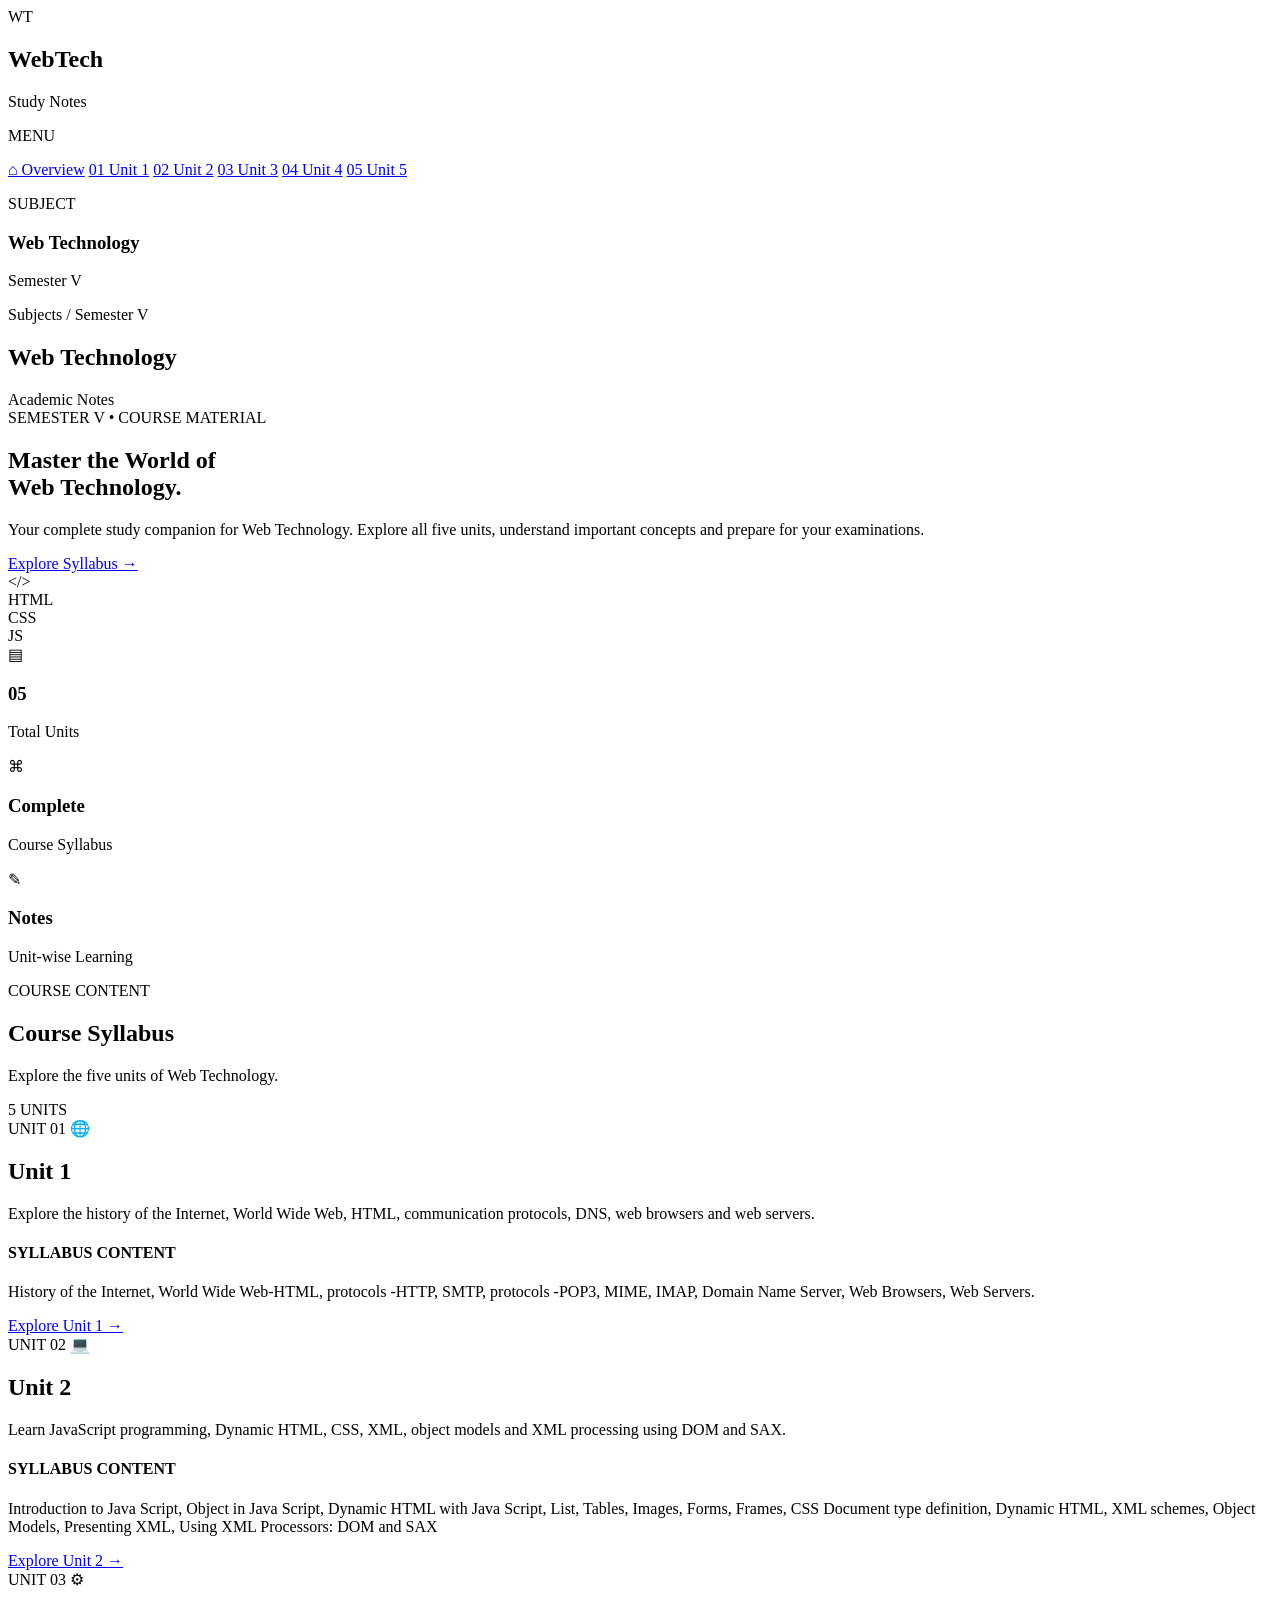
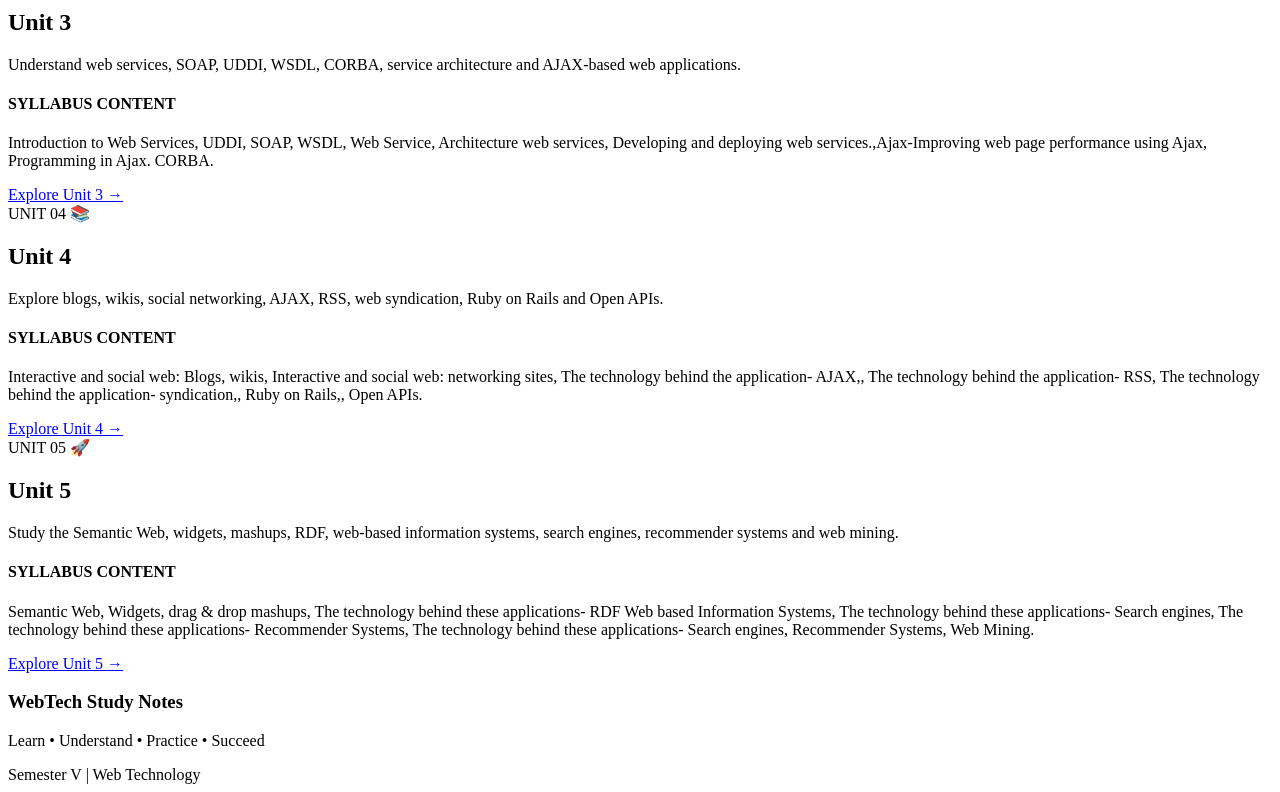
==== index.html @ 79e4d7ce "Add files via upload" ====
<!DOCTYPE html>
<html lang="en">
<head>
    <meta charset="UTF-8">
    <meta name="viewport" content="width=device-width, initial-scale=1.0">
    <title>Web Technology | Study Notes</title>
    <link rel="stylesheet" href="style/index.css">
</head>

<body>

    <!-- SIDEBAR -->
    <aside class="sidebar">

        <div class="logo">
            <span class="logo-icon">WT</span>
            <div>
                <h2>WebTech</h2>
                <p>Study Notes</p>
            </div>
        </div>

        <nav>
            <p class="nav-heading">MENU</p>

            <a href="#home" class="nav-link active">⌂ Overview</a>
            <a href="#unit1" class="nav-link">01 Unit 1</a>
            <a href="#unit2" class="nav-link">02 Unit 2</a>
            <a href="#unit3" class="nav-link">03 Unit 3</a>
            <a href="#unit4" class="nav-link">04 Unit 4</a>
            <a href="#unit5" class="nav-link">05 Unit 5</a>
        </nav>

        <div class="sidebar-footer">
            <p>SUBJECT</p>
            <h3>Web Technology</h3>
            <span>Semester V</span>
        </div>

    </aside>


    <!-- MAIN CONTENT -->
    <main class="main-content" id="home">

        <header class="topbar">
            <div>
                <p class="breadcrumb">Subjects / Semester V</p>
                <h2>Web Technology</h2>
            </div>

            <div class="top-tag">Academic Notes</div>
        </header>


        <!-- HERO SECTION -->
        <section class="hero">

            <div class="hero-content">
                <span class="hero-label">SEMESTER V • COURSE MATERIAL</span>

                <h1>
                    Master the World of<br>
                    <span>Web Technology.</span>
                </h1>

                <p>
                    Your complete study companion for Web Technology.
                    Explore all five units, understand important concepts
                    and prepare for your examinations.
                </p>

                <a href="#syllabus" class="hero-btn">
                    Explore Syllabus →
                </a>
            </div>

            <div class="hero-decoration">
                <div class="code-symbol">&lt;/&gt;</div>
                <div class="floating-card">HTML</div>
                <div class="floating-card css-card">CSS</div>
                <div class="floating-card js-card">JS</div>
            </div>

        </section>


        <!-- OVERVIEW CARDS -->
        <section class="overview">

            <div class="overview-card">
                <div class="overview-icon blue">▤</div>
                <div>
                    <h3>05</h3>
                    <p>Total Units</p>
                </div>
            </div>

            <div class="overview-card">
                <div class="overview-icon purple">⌘</div>
                <div>
                    <h3>Complete</h3>
                    <p>Course Syllabus</p>
                </div>
            </div>

            <div class="overview-card">
                <div class="overview-icon green">✎</div>
                <div>
                    <h3>Notes</h3>
                    <p>Unit-wise Learning</p>
                </div>
            </div>

        </section>


        <!-- SYLLABUS SECTION -->
        <section class="syllabus-section" id="syllabus">

            <div class="section-heading">
                <div>
                    <span class="section-label">COURSE CONTENT</span>
                    <h2>Course Syllabus</h2>
                    <p>Explore the five units of Web Technology.</p>
                </div>

                <span class="unit-count">5 UNITS</span>
            </div>


            <div class="unit-grid">


                <!-- ================================= -->
                <!-- UNIT 1 - ADD SYLLABUS BELOW       -->
                <!-- ================================= -->

                <article class="unit-card" id="unit1">

                    <div class="unit-header">
                        <span class="unit-number">UNIT 01</span>
                        <span class="unit-icon">🌐</span>
                    </div>

                    <h2>Unit 1</h2>

                    <p class="unit-description">Explore the history of the Internet, World Wide Web, HTML, communication protocols, DNS, web browsers and web servers.
                    </p>

                    <div class="topic-list">
                        <h4>SYLLABUS CONTENT</h4>

                        <!-- ADD UNIT 1 SYLLABUS HERE -->

                        <p class="placeholder">History of the Internet, World Wide Web-HTML, protocols -HTTP, SMTP, protocols -POP3, MIME, IMAP,
Domain Name Server, Web Browsers, Web Servers.
                        </p>

                    </div>

                    <a href="unit1.html" class="unit-btn">
                        Explore Unit 1 <span>→</span>
                    </a>

                </article>


                <!-- ================================= -->
                <!-- UNIT 2 - ADD SYLLABUS BELOW       -->
                <!-- ================================= -->

                <article class="unit-card" id="unit2">

                    <div class="unit-header">
                        <span class="unit-number">UNIT 02</span>
                        <span class="unit-icon">💻</span>
                    </div>

                    <h2>Unit 2</h2>

                    <p class="unit-description">Learn JavaScript programming, Dynamic HTML, CSS, XML, object models and XML processing using DOM and SAX.
                    </p>

                    <div class="topic-list">
                        <h4>SYLLABUS CONTENT</h4>

                        <!-- ADD UNIT 2 SYLLABUS HERE -->

                        <p class="placeholder">
Introduction to Java Script, Object in Java Script, Dynamic HTML with Java Script, List, Tables, Images,
Forms, Frames, CSS Document type definition, Dynamic HTML, XML schemes, Object Models, Presenting
XML, Using XML Processors: DOM and SAX</p>

                    </div>

                    <a href="unit2.html" class="unit-btn">
                        Explore Unit 2 <span>→</span>
                    </a>

                </article>


                <!-- ================================= -->
                <!-- UNIT 3 - ADD SYLLABUS BELOW       -->
                <!-- ================================= -->

                <article class="unit-card" id="unit3">

                    <div class="unit-header">
                        <span class="unit-number">UNIT 03</span>
                        <span class="unit-icon">⚙</span>
                    </div>

                    <h2>Unit 3</h2>

                    <p class="unit-description">Understand web services, SOAP, UDDI, WSDL, CORBA, service architecture and AJAX-based web applications.
                    </p>

                    <div class="topic-list">
                        <h4>SYLLABUS CONTENT</h4>

                        <!-- ADD UNIT 3 SYLLABUS HERE -->

                        <p class="placeholder">
Introduction to Web Services, UDDI, SOAP, WSDL, Web Service, Architecture web services, Developing and
deploying web services.,Ajax-Improving web page performance using Ajax, Programming in Ajax. CORBA.</p>

                    </div>

                    <a href="unit3.html" class="unit-btn">
                        Explore Unit 3 <span>→</span>
                    </a>

                </article>


                <!-- ================================= -->
                <!-- UNIT 4 - ADD SYLLABUS BELOW       -->
                <!-- ================================= -->

                <article class="unit-card" id="unit4">

                    <div class="unit-header">
                        <span class="unit-number">UNIT 04</span>
                        <span class="unit-icon">📚</span>
                    </div>

                    <h2>Unit 4</h2>

                    <p class="unit-description">Explore blogs, wikis, social networking, AJAX, RSS, web syndication, Ruby on Rails and Open APIs.
                    </p>

                    <div class="topic-list">
                        <h4>SYLLABUS CONTENT</h4>

                        <!-- ADD UNIT 4 SYLLABUS HERE -->

                        <p class="placeholder">
Interactive and social web: Blogs, wikis, Interactive and social web: networking sites, The technology behind
the application- AJAX,, The technology behind the application- RSS, The technology behind the application-
syndication,, Ruby on Rails,, Open APIs.</p>

                    </div>

                    <a href="unit4.html" class="unit-btn">
                        Explore Unit 4 <span>→</span>
                    </a>

                </article>


                <!-- ================================= -->
                <!-- UNIT 5 - ADD SYLLABUS BELOW       -->
                <!-- ================================= -->

                <article class="unit-card" id="unit5">

                    <div class="unit-header">
                        <span class="unit-number">UNIT 05</span>
                        <span class="unit-icon">🚀</span>
                    </div>

                    <h2>Unit 5</h2>

                    <p class="unit-description">Study the Semantic Web, widgets, mashups, RDF, web-based information systems, search engines, recommender systems and web mining.
                    </p>

                    <div class="topic-list">
                        <h4>SYLLABUS CONTENT</h4>

                        <p class="placeholder">Semantic Web, Widgets, drag & drop mashups, The technology behind these applications- RDF Web based
Information Systems, The technology behind these applications- Search engines, The technology behind
these applications- Recommender Systems, The technology behind these applications- Search engines,
Recommender Systems, Web Mining.
                        </p>

                    </div>

                    <a href="unit5.html" class="unit-btn">
                        Explore Unit 5 <span>→</span>
                    </a>

                </article>


            </div>
        </section>

        <footer>
            <h3>WebTech Study Notes</h3>
            <p>Learn • Understand • Practice • Succeed</p>
            <span>Semester V | Web Technology</span>
        </footer>

    </main>

</body>
</html>
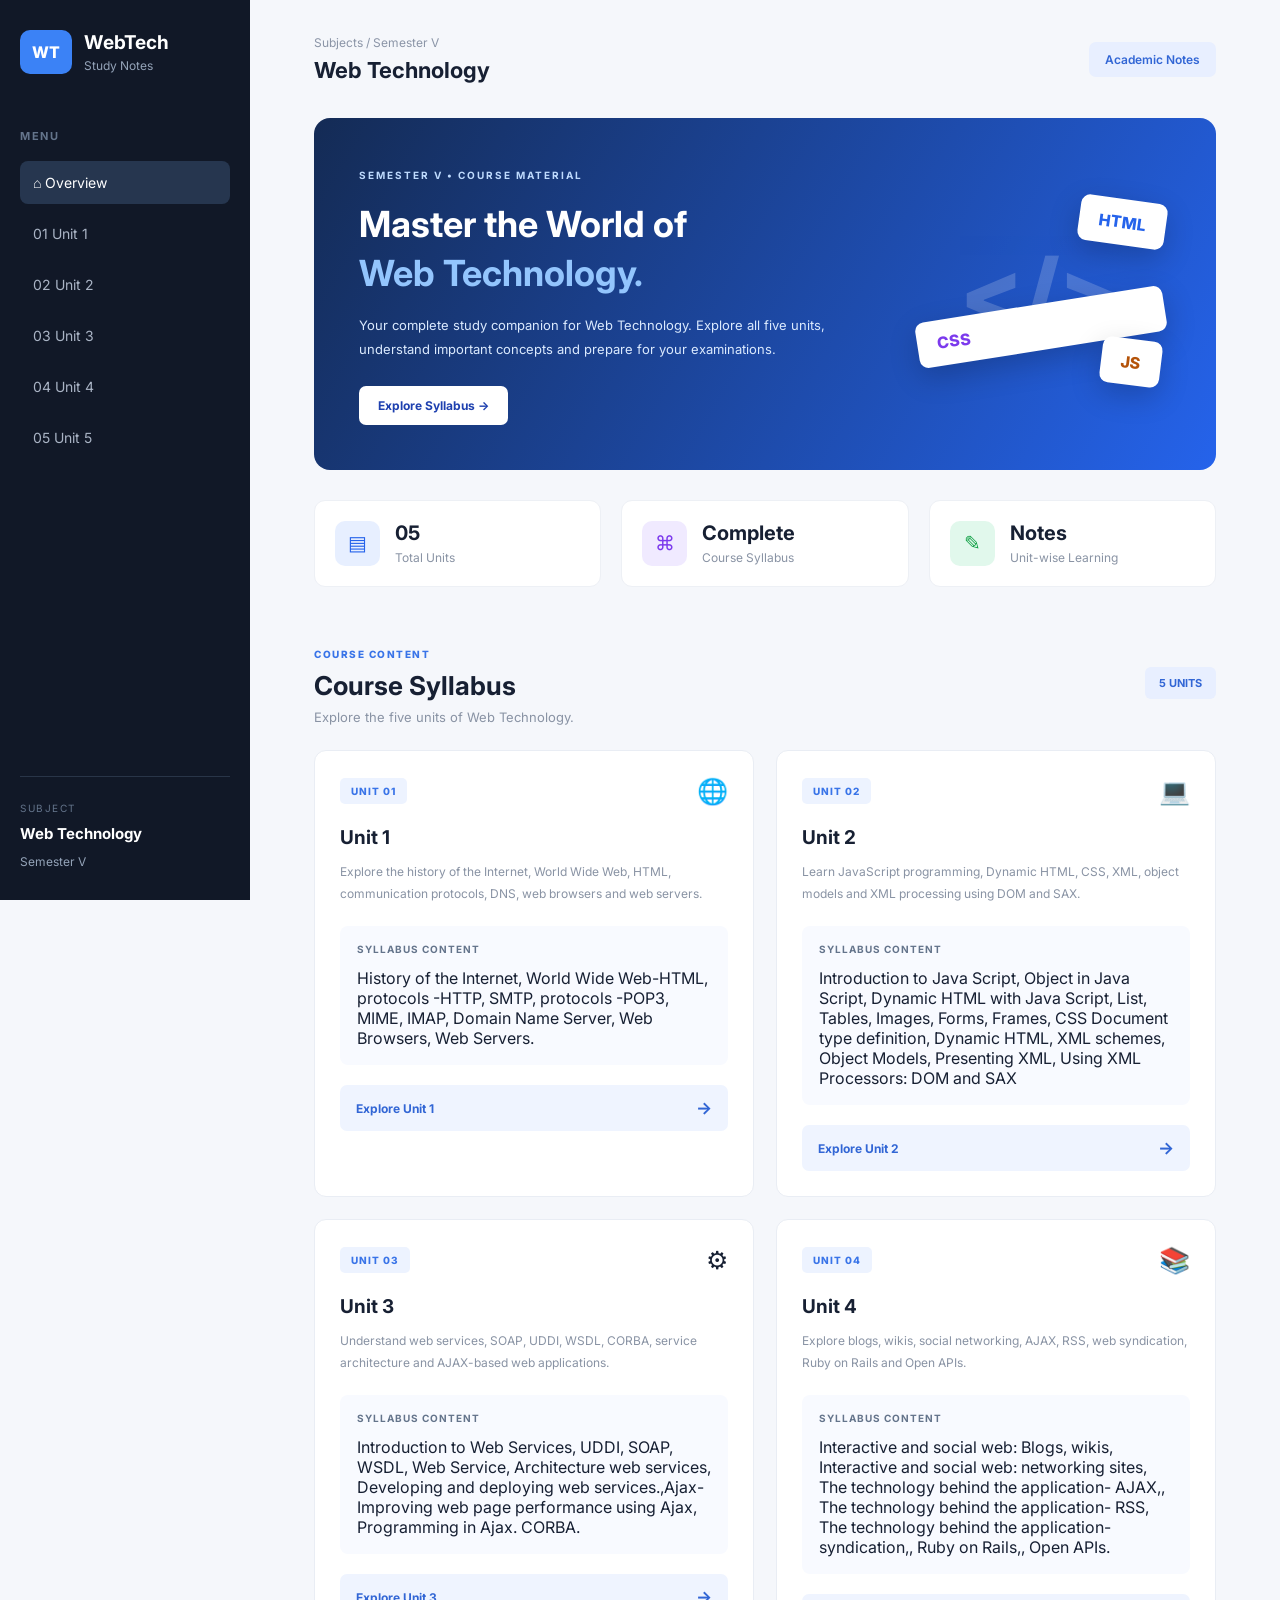
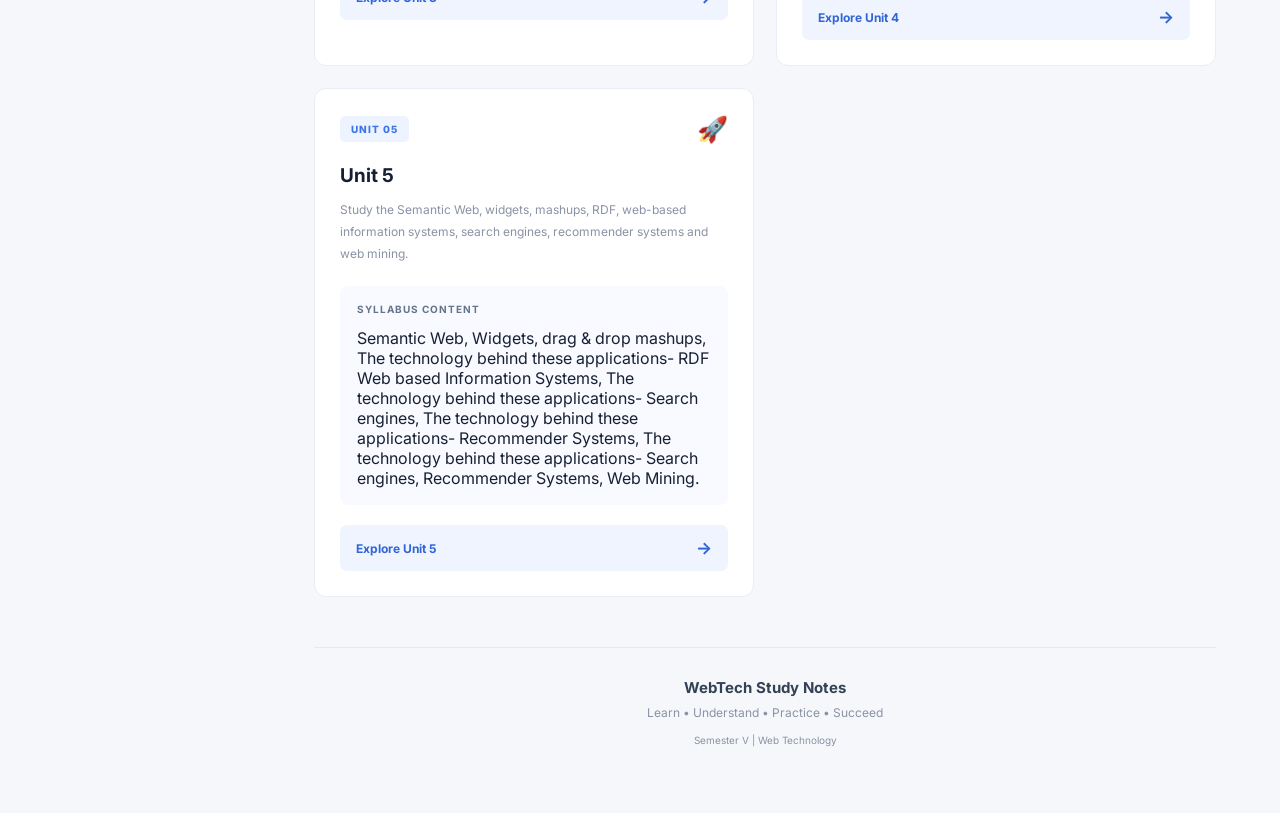
==== commit e5e8123f: "Update stylesheet link in index.html" ====
--- a/index.html
+++ b/index.html
@@ -5,7 +5,7 @@
     <meta charset="UTF-8">
     <meta name="viewport" content="width=device-width, initial-scale=1.0">
     <title>Web Technology | Study Notes</title>
-    <link rel="stylesheet" href="style/index.css">
+    <link rel="stylesheet" href="index.css">
 </head>
 
 <body>
--- a/index.css
+++ b/index.css
@@ -0,0 +1,580 @@
+
+/* Google Fonts */
+@import url('https://fonts.googleapis.com/css2?family=Inter:wght@400;500;600;700;800&display=swap');
+
+* {
+    margin: 0;
+    padding: 0;
+    box-sizing: border-box;
+}
+
+html {
+    scroll-behavior: smooth;
+}
+
+body {
+    font-family: 'Inter', sans-serif;
+    background: #f5f7fb;
+    color: #172033;
+}
+
+/* Sidebar */
+
+.sidebar {
+    width: 250px;
+    height: 100vh;
+    position: fixed;
+    left: 0;
+    top: 0;
+    background: #111827;
+    color: white;
+    padding: 30px 20px;
+    display: flex;
+    flex-direction: column;
+    z-index: 10;
+}
+
+.logo {
+    display: flex;
+    align-items: center;
+    gap: 12px;
+    margin-bottom: 55px;
+}
+
+.logo-icon {
+    background: #3b82f6;
+    padding: 12px;
+    border-radius: 10px;
+    font-weight: 800;
+}
+
+.logo h2 {
+    font-size: 19px;
+}
+
+.logo p {
+    color: #94a3b8;
+    font-size: 12px;
+    margin-top: 4px;
+}
+
+.nav-heading {
+    color: #64748b;
+    font-size: 11px;
+    font-weight: 700;
+    letter-spacing: 1.5px;
+    margin-bottom: 18px;
+}
+
+.nav-link {
+    display: flex;
+    align-items: center;
+    gap: 15px;
+    padding: 13px;
+    margin-bottom: 8px;
+    color: #aab4c5;
+    text-decoration: none;
+    border-radius: 8px;
+    font-size: 14px;
+    transition: 0.3s;
+}
+
+.nav-link span {
+    font-size: 13px;
+    font-weight: 700;
+}
+
+.nav-link:hover,
+.nav-link.active {
+    background: #26364f;
+    color: white;
+}
+
+.sidebar-footer {
+    margin-top: auto;
+    border-top: 1px solid #293548;
+    padding-top: 25px;
+}
+
+.sidebar-footer p {
+    color: #64748b;
+    font-size: 10px;
+    letter-spacing: 1.5px;
+    margin-bottom: 10px;
+}
+
+.sidebar-footer h3 {
+    font-size: 15px;
+    margin-bottom: 7px;
+}
+
+.sidebar-footer span {
+    font-size: 12px;
+    color: #94a3b8;
+}
+
+
+/* Main Content */
+
+.main-content {
+    margin-left: 250px;
+    padding: 35px 5%;
+}
+
+.topbar {
+    display: flex;
+    justify-content: space-between;
+    align-items: center;
+    margin-bottom: 35px;
+}
+
+.breadcrumb {
+    color: #8b95a7;
+    font-size: 12px;
+    margin-bottom: 7px;
+}
+
+.topbar h2 {
+    font-size: 22px;
+}
+
+.top-tag {
+    background: #e8efff;
+    color: #3266d5;
+    padding: 10px 16px;
+    border-radius: 7px;
+    font-size: 12px;
+    font-weight: 600;
+}
+
+
+/* Hero Section */
+
+.hero {
+    min-height: 300px;
+    background: linear-gradient(120deg, #142b55, #2563eb);
+    border-radius: 16px;
+    padding: 45px;
+    color: white;
+    display: flex;
+    align-items: center;
+    justify-content: space-between;
+    overflow: hidden;
+    position: relative;
+}
+
+.hero-label {
+    font-size: 10px;
+    letter-spacing: 2px;
+    color: #bfdbfe;
+    font-weight: 700;
+}
+
+.hero h1 {
+    font-size: 36px;
+    line-height: 1.35;
+    margin: 17px 0;
+}
+
+.hero h1 span {
+    color: #93c5fd;
+}
+
+.hero-content p {
+    max-width: 490px;
+    color: #dbeafe;
+    font-size: 13px;
+    line-height: 1.8;
+    margin-bottom: 25px;
+}
+
+.hero-btn {
+    display: inline-block;
+    text-decoration: none;
+    color: #1e40af;
+    background: white;
+    padding: 12px 19px;
+    border-radius: 7px;
+    font-size: 12px;
+    font-weight: 700;
+    transition: 0.3s;
+}
+
+.hero-btn:hover {
+    transform: translateY(-3px);
+}
+
+.hero-decoration {
+    width: 260px;
+    height: 210px;
+    position: relative;
+    display: flex;
+    align-items: center;
+    justify-content: center;
+}
+
+.code-symbol {
+    font-size: 95px;
+    font-weight: 800;
+    color: #ffffff;
+    opacity: 0.18;
+}
+
+.floating-card {
+    position: absolute;
+    background: white;
+    color: #2563eb;
+    padding: 13px 20px;
+    border-radius: 9px;
+    font-weight: 800;
+    font-size: 16px;
+    box-shadow: 0 10px 30px #0003;
+    top: 10px;
+    right: 5px;
+    transform: rotate(8deg);
+}
+
+.css-card {
+    top: 115px;
+    left: 5px;
+    color: #7c3aed;
+    transform: rotate(-9deg);
+}
+
+.js-card {
+    top: 150px;
+    right: 10px;
+    color: #b45309;
+    transform: rotate(7deg);
+}
+
+
+/* Overview Cards */
+
+.overview {
+    display: grid;
+    grid-template-columns: repeat(3, 1fr);
+    gap: 20px;
+    margin: 30px 0 55px;
+}
+
+.overview-card {
+    background: white;
+    padding: 20px;
+    border-radius: 11px;
+    display: flex;
+    align-items: center;
+    gap: 15px;
+    border: 1px solid #edf0f5;
+}
+
+.overview-card h3 {
+    font-size: 20px;
+    margin-bottom: 5px;
+}
+
+.overview-card p {
+    color: #8993a4;
+    font-size: 12px;
+}
+
+.overview-icon {
+    width: 45px;
+    height: 45px;
+    display: flex;
+    align-items: center;
+    justify-content: center;
+    border-radius: 10px;
+    font-size: 20px;
+}
+
+.blue {
+    background: #e7efff;
+    color: #2563eb;
+}
+
+.purple {
+    background: #f0eaff;
+    color: #7c3aed;
+}
+
+.green {
+    background: #e1f8ec;
+    color: #16a34a;
+}
+
+
+/* Syllabus Section */
+
+.syllabus-section {
+    padding-bottom: 50px;
+}
+
+.section-heading {
+    display: flex;
+    align-items: center;
+    justify-content: space-between;
+    margin-bottom: 25px;
+}
+
+.section-label {
+    font-size: 10px;
+    color: #3974e8;
+    font-weight: 800;
+    letter-spacing: 1.5px;
+}
+
+.section-heading h2 {
+    font-size: 26px;
+    margin: 8px 0;
+}
+
+.section-heading p {
+    font-size: 13px;
+    color: #8993a4;
+}
+
+.unit-count {
+    background: #e8efff;
+    color: #3266d5;
+    padding: 9px 14px;
+    border-radius: 6px;
+    font-size: 11px;
+    font-weight: 700;
+}
+
+
+/* Unit Cards */
+
+.unit-grid {
+    display: grid;
+    grid-template-columns: repeat(2, minmax(0, 1fr));
+    gap: 22px;
+}
+
+.unit-card {
+    background: white;
+    border: 1px solid #e9edf4;
+    border-radius: 12px;
+    padding: 25px;
+    transition: 0.3s;
+    scroll-margin-top: 25px;
+}
+
+.unit-card:hover {
+    transform: translateY(-5px);
+    box-shadow: 0 12px 35px #1e293b12;
+    border-color: #b8cdfa;
+}
+
+.unit-header {
+    display: flex;
+    justify-content: space-between;
+    align-items: center;
+    margin-bottom: 20px;
+}
+
+.unit-number {
+    color: #3974e8;
+    background: #edf3ff;
+    padding: 7px 11px;
+    border-radius: 5px;
+    font-size: 10px;
+    font-weight: 800;
+    letter-spacing: 1px;
+}
+
+.unit-icon {
+    font-size: 25px;
+}
+
+.unit-card h2 {
+    font-size: 19px;
+    margin-bottom: 12px;
+    color: #172033;
+}
+
+.unit-description {
+    font-size: 12px;
+    line-height: 1.8;
+    color: #8993a4;
+    min-height: 43px;
+    margin-bottom: 22px;
+}
+
+.topic-list {
+    background: #f8faff;
+    padding: 17px;
+    border-radius: 8px;
+    margin-bottom: 20px;
+}
+
+.topic-list h4 {
+    font-size: 10px;
+    letter-spacing: 1px;
+    color: #64748b;
+    margin-bottom: 13px;
+}
+
+.topic-list ul {
+    list-style: none;
+}
+
+.topic-list li {
+    font-size: 12px;
+    color: #536174;
+    padding: 7px 0;
+    border-bottom: 1px solid #edf0f5;
+    line-height: 1.5;
+}
+
+.topic-list li:last-child {
+    border-bottom: none;
+}
+
+.topic-list li::before {
+    content: "•";
+    color: #3974e8;
+    font-weight: bold;
+    margin-right: 9px;
+}
+
+
+/* Unit Button */
+
+.unit-btn {
+    display: flex;
+    justify-content: space-between;
+    align-items: center;
+    background: #eff4ff;
+    color: #3266d5;
+    padding: 13px 16px;
+    border-radius: 7px;
+    text-decoration: none;
+    font-size: 12px;
+    font-weight: 700;
+    transition: 0.3s;
+}
+
+.unit-btn:hover {
+    background: #2563eb;
+    color: white;
+}
+
+.unit-btn span {
+    font-size: 17px;
+}
+
+
+/* Footer */
+
+footer {
+    border-top: 1px solid #e5eaf1;
+    text-align: center;
+    padding: 30px 10px;
+    color: #8993a4;
+}
+
+footer h3 {
+    color: #334155;
+    font-size: 15px;
+    margin-bottom: 8px;
+}
+
+footer p {
+    font-size: 12px;
+    margin-bottom: 8px;
+}
+
+footer span {
+    font-size: 10px;
+}
+
+
+/* Responsive Design */
+
+@media (max-width: 1000px) {
+
+    .sidebar {
+        width: 200px;
+    }
+
+    .main-content {
+        margin-left: 200px;
+    }
+
+    .hero h1 {
+        font-size: 29px;
+    }
+
+    .hero-decoration {
+        width: 180px;
+    }
+}
+
+@media (max-width: 700px) {
+
+    .sidebar {
+        width: 100%;
+        height: auto;
+        position: relative;
+        padding: 15px;
+    }
+
+    .logo {
+        margin-bottom: 20px;
+    }
+
+    .sidebar nav {
+        display: flex;
+        overflow-x: auto;
+        gap: 5px;
+    }
+
+    .nav-heading,
+    .sidebar-footer {
+        display: none;
+    }
+
+    .nav-link {
+        white-space: nowrap;
+        margin: 0;
+        font-size: 12px;
+    }
+
+    .main-content {
+        margin-left: 0;
+        padding: 20px;
+    }
+
+    .hero {
+        padding: 30px 22px;
+        min-height: 270px;
+    }
+
+    .hero h1 {
+        font-size: 27px;
+    }
+
+    .hero-decoration {
+        display: none;
+    }
+
+    .overview {
+        grid-template-columns: 1fr;
+        gap: 12px;
+        margin-bottom: 40px;
+    }
+
+    .unit-grid {
+        grid-template-columns: 1fr;
+    }
+
+    .top-tag {
+        display: none;
+    }
+
+    .section-heading h2 {
+        font-size: 22px;
+    }
+}
